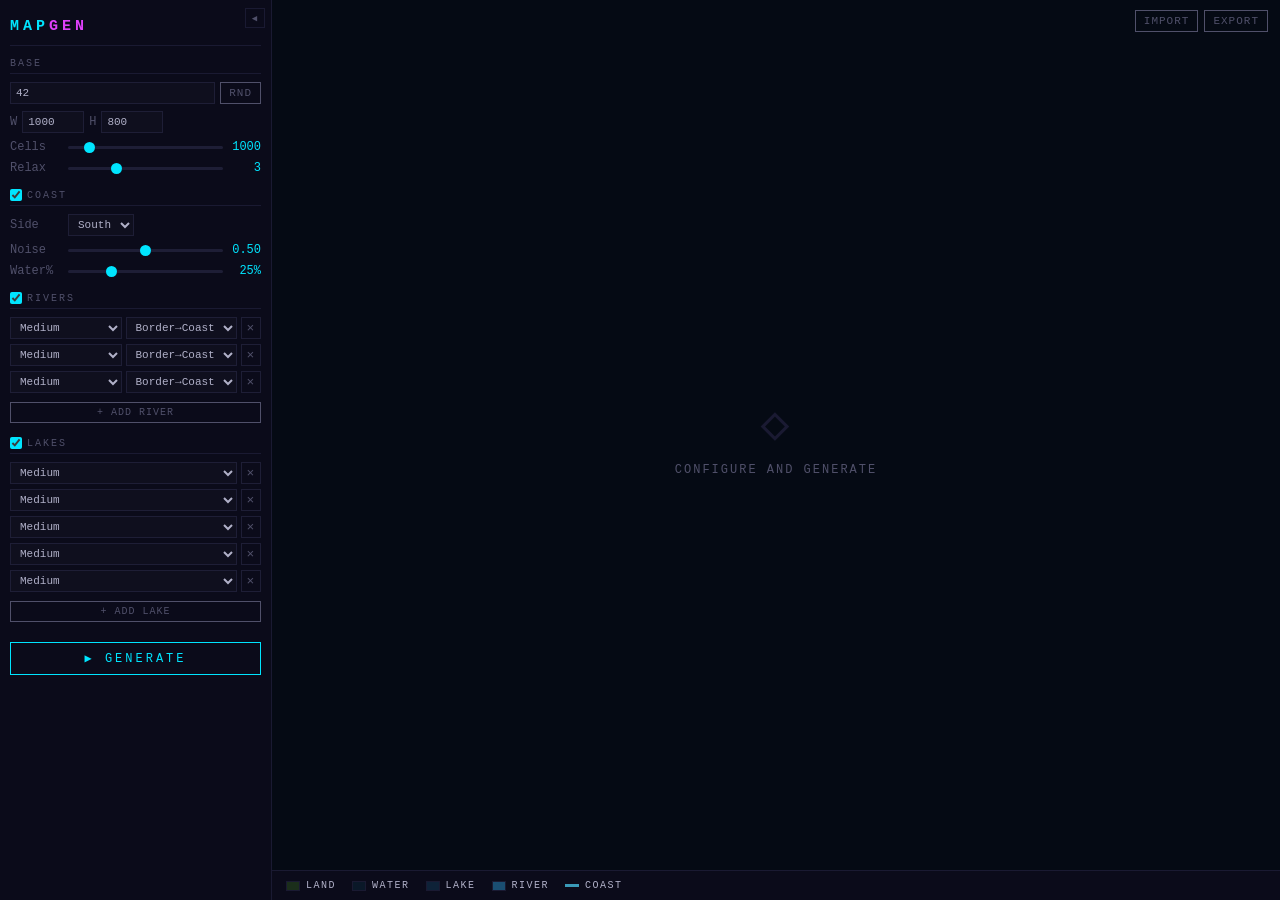
==== web/index.html @ 8156deb5 "feat: per-river/lake config, cells 500-5000, legend outside canvas Config API changed — rivers and l" ====
<!DOCTYPE html>
<html lang="en">
<head>
<meta charset="UTF-8">
<meta name="viewport" content="width=device-width, initial-scale=1.0">
<title>MAPGEN // CORPLLM</title>
<link rel="stylesheet" href="style.css">
</head>
<body>
<div id="app">

  <!-- Sidebar -->
  <aside id="sidebar">
    <button id="sidebar-toggle" title="Toggle sidebar">&#9664;</button>
    <div id="sidebar-content">
      <div class="sidebar-title">MAP<span>GEN</span></div>

      <!-- Base -->
      <div class="section">
        <div class="section-title">Base</div>
        <div class="seed-row">
          <input type="number" id="cfg-seed" value="42" placeholder="seed">
          <button id="btn-random" class="secondary">RND</button>
        </div>
        <div class="dim-row">
          <label>W</label>
          <input type="number" id="cfg-width" value="1000" min="100" max="10000">
          <label>H</label>
          <input type="number" id="cfg-height" value="800" min="100" max="10000">
        </div>
        <div class="field">
          <label>Cells</label>
          <input type="range" id="cfg-cells" min="500" max="5000" step="50" value="1000">
          <span class="range-val" id="cfg-cells-val">1000</span>
        </div>
        <div class="field">
          <label>Relax</label>
          <input type="range" id="cfg-relax" min="0" max="10" value="3">
          <span class="range-val" id="cfg-relax-val">3</span>
        </div>
      </div>

      <!-- Coast -->
      <div class="section">
        <div class="section-title">
          <label class="toggle-label">
            <input type="checkbox" id="cfg-coast-en" checked> Coast
          </label>
        </div>
        <div id="coast-opts">
          <div class="field">
            <label>Side</label>
            <select id="cfg-coast-side">
              <option value="north">North</option>
              <option value="south" selected>South</option>
              <option value="east">East</option>
              <option value="west">West</option>
            </select>
          </div>
          <div class="field">
            <label>Noise</label>
            <input type="range" id="cfg-coast-noise" min="0" max="100" value="50">
            <span class="range-val" id="cfg-coast-noise-val">0.50</span>
          </div>
          <div class="field">
            <label>Water%</label>
            <input type="range" id="cfg-water-ratio" min="5" max="80" value="25">
            <span class="range-val" id="cfg-water-ratio-val">25%</span>
          </div>
        </div>
      </div>

      <!-- Rivers -->
      <div class="section">
        <div class="section-title">
          <label class="toggle-label">
            <input type="checkbox" id="cfg-rivers-en" checked> Rivers
          </label>
        </div>
        <div id="rivers-opts">
          <div id="rivers-list"></div>
          <button id="btn-add-river" class="secondary add-btn">+ ADD RIVER</button>
        </div>
      </div>

      <!-- Lakes -->
      <div class="section">
        <div class="section-title">
          <label class="toggle-label">
            <input type="checkbox" id="cfg-lakes-en" checked> Lakes
          </label>
        </div>
        <div id="lakes-opts">
          <div id="lakes-list"></div>
          <button id="btn-add-lake" class="secondary add-btn">+ ADD LAKE</button>
        </div>
      </div>

      <button id="btn-generate">&#9654; GENERATE</button>
    </div>
  </aside>

  <!-- Main area -->
  <div id="main">
    <div id="canvas-wrap">
      <canvas id="map-canvas"></canvas>

      <div id="toolbar">
        <button id="btn-import" class="secondary">IMPORT</button>
        <button id="btn-export" class="secondary">EXPORT</button>
      </div>

      <div id="loading">
        <div class="spinner"></div>
      </div>

      <div id="empty-state">
        <div class="empty-icon">&#9671;</div>
        <div>CONFIGURE AND GENERATE</div>
      </div>
    </div>

    <div id="legend-bar">
      <div class="legend-item"><span class="swatch" style="background:#1b2e1b"></span>LAND</div>
      <div class="legend-item"><span class="swatch" style="background:#0a1828"></span>WATER</div>
      <div class="legend-item"><span class="swatch" style="background:#0e2238"></span>LAKE</div>
      <div class="legend-item"><span class="swatch" style="background:#1a4e72"></span>RIVER</div>
      <div class="legend-item"><span class="swatch line" style="background:#3a9ab8"></span>COAST</div>
      <div id="statusbar"></div>
    </div>
  </div>
</div>

<!-- Templates (not rendered) -->
<template id="river-row-template">
  <div class="dyn-row">
    <select class="river-width">
      <option value="narrow">Narrow</option>
      <option value="medium" selected>Medium</option>
      <option value="wide">Wide</option>
    </select>
    <select class="river-route">
      <option value="border-coast" selected>Border&rarr;Coast</option>
      <option value="inland-coast">Inland&rarr;Coast</option>
      <option value="border-inland">Border&rarr;Inland</option>
      <option value="inland-inland">Inland&rarr;Inland</option>
    </select>
    <button class="btn-remove" title="Remove">&times;</button>
  </div>
</template>

<template id="lake-row-template">
  <div class="dyn-row">
    <select class="lake-size">
      <option value="small">Small</option>
      <option value="medium" selected>Medium</option>
      <option value="large">Large</option>
    </select>
    <button class="btn-remove" title="Remove">&times;</button>
  </div>
</template>

<input type="file" id="file-input" accept=".json" style="display:none">
<script src="app.js"></script>
</body>
</html>
---- web/style.css ----
*, *::before, *::after { box-sizing: border-box; margin: 0; padding: 0; }

:root {
  --bg: #050a14;
  --panel: #0b0b1a;
  --border: #1a1a32;
  --accent: #00e5ff;
  --accent2: #e040fb;
  --text: #b0b0c8;
  --dim: #50506a;
  --input-bg: #0f0f1e;
  --input-border: #1e1e36;
}

html, body {
  height: 100%;
  background: var(--bg);
  color: var(--text);
  font-family: 'Courier New', Courier, monospace;
  font-size: 12px;
  overflow: hidden;
}

/* ── Layout ───────────────────────────────── */
#app {
  display: flex;
  height: 100vh;
  overflow: hidden;
}

/* ── Sidebar ──────────────────────────────── */
#sidebar {
  width: 272px;
  min-width: 272px;
  background: var(--panel);
  border-right: 1px solid var(--border);
  display: flex;
  flex-direction: column;
  transition: width 0.2s ease, min-width 0.2s ease;
  overflow: hidden;
  position: relative;
  z-index: 10;
}
#sidebar.collapsed {
  width: 32px;
  min-width: 32px;
}

#sidebar-toggle {
  position: absolute;
  top: 8px;
  right: 6px;
  width: 20px;
  height: 20px;
  background: transparent;
  border: 1px solid var(--border);
  color: var(--dim);
  cursor: pointer;
  font-size: 9px;
  display: flex;
  align-items: center;
  justify-content: center;
  padding: 0;
  transition: color 0.15s, border-color 0.15s;
  flex-shrink: 0;
  z-index: 1;
}
#sidebar-toggle:hover { color: var(--accent); border-color: var(--accent); }

#sidebar-content {
  flex: 1;
  overflow-y: auto;
  overflow-x: hidden;
  padding: 8px 10px 20px;
  opacity: 1;
  transition: opacity 0.12s;
  scrollbar-width: thin;
  scrollbar-color: var(--border) transparent;
}
#sidebar.collapsed #sidebar-content {
  opacity: 0;
  pointer-events: none;
}

/* ── Sidebar header ───────────────────────── */
.sidebar-title {
  font-size: 15px;
  font-weight: bold;
  color: var(--accent);
  letter-spacing: 4px;
  padding: 10px 0 10px;
  margin-bottom: 12px;
  border-bottom: 1px solid var(--border);
}
.sidebar-title span { color: var(--accent2); }

/* ── Sections ─────────────────────────────── */
.section { margin-bottom: 14px; }

.section-title {
  font-size: 10px;
  letter-spacing: 2px;
  color: var(--dim);
  text-transform: uppercase;
  margin-bottom: 8px;
  padding-bottom: 4px;
  border-bottom: 1px solid var(--border);
}

.toggle-label {
  display: flex;
  align-items: center;
  gap: 5px;
  cursor: pointer;
  color: var(--dim);
}

/* ── Form controls ────────────────────────── */
.field {
  display: flex;
  align-items: center;
  gap: 6px;
  margin-bottom: 7px;
}
.field label {
  width: 52px;
  min-width: 52px;
  color: var(--dim);
}

.seed-row {
  display: flex;
  gap: 5px;
  margin-bottom: 7px;
}
.seed-row input { flex: 1; }

.dim-row {
  display: flex;
  align-items: center;
  gap: 5px;
  margin-bottom: 7px;
}
.dim-row label { color: var(--dim); }
.dim-row input { width: 62px; }

input[type="number"], select {
  background: var(--input-bg);
  border: 1px solid var(--input-border);
  color: var(--text);
  font-family: inherit;
  font-size: 11px;
  height: 22px;
  padding: 2px 5px;
  outline: none;
  transition: border-color 0.15s;
}
input[type="number"]:focus, select:focus { border-color: var(--accent); }

select { cursor: pointer; }
select option { background: var(--panel); }

input[type="range"] {
  flex: 1;
  height: 3px;
  -webkit-appearance: none;
  appearance: none;
  background: var(--input-border);
  border: none;
  border-radius: 2px;
  cursor: pointer;
  outline: none;
}
input[type="range"]::-webkit-slider-thumb {
  -webkit-appearance: none;
  width: 11px;
  height: 11px;
  background: var(--accent);
  border-radius: 50%;
  cursor: pointer;
}
input[type="range"]::-moz-range-thumb {
  width: 11px;
  height: 11px;
  background: var(--accent);
  border-radius: 50%;
  border: none;
  cursor: pointer;
}

input[type="checkbox"] {
  accent-color: var(--accent);
  cursor: pointer;
  width: 12px;
  height: 12px;
}

.range-val {
  width: 32px;
  text-align: right;
  color: var(--accent);
  flex-shrink: 0;
}

/* ── Buttons ──────────────────────────────── */
button {
  background: transparent;
  border: 1px solid var(--accent);
  color: var(--accent);
  font-family: inherit;
  font-size: 11px;
  letter-spacing: 1px;
  padding: 4px 8px;
  cursor: pointer;
  transition: background 0.12s, color 0.12s;
}
button:hover { background: var(--accent); color: var(--bg); }
button:active { opacity: 0.8; }

button.secondary {
  border-color: var(--dim);
  color: var(--dim);
}
button.secondary:hover { background: var(--dim); color: var(--bg); }

#btn-generate {
  width: 100%;
  padding: 8px;
  font-size: 12px;
  letter-spacing: 3px;
  margin-top: 6px;
}

/* ── Dynamic rows (rivers / lakes) ────────── */
.dyn-row {
  display: flex;
  gap: 4px;
  align-items: center;
  margin-bottom: 5px;
}
.dyn-row select {
  flex: 1;
  min-width: 0;
}
.btn-remove {
  width: 20px;
  height: 22px;
  padding: 0;
  border: 1px solid var(--input-border);
  color: var(--dim);
  background: transparent;
  font-size: 13px;
  line-height: 1;
}
.btn-remove:hover {
  color: #ff5577;
  border-color: #ff5577;
  background: transparent;
}
.add-btn {
  width: 100%;
  padding: 4px;
  margin-top: 4px;
  font-size: 10px;
}

/* ── Main (canvas + legend) ───────────────── */
#main {
  flex: 1;
  display: flex;
  flex-direction: column;
  overflow: hidden;
}

/* ── Canvas area ──────────────────────────── */
#canvas-wrap {
  flex: 1;
  position: relative;
  overflow: hidden;
  background: #050a14;
}

#map-canvas {
  display: block;
  width: 100%;
  height: 100%;
  cursor: grab;
}
#map-canvas.dragging { cursor: grabbing; }

/* ── Toolbar ──────────────────────────────── */
#toolbar {
  position: absolute;
  top: 10px;
  right: 12px;
  display: flex;
  gap: 6px;
  z-index: 5;
}

/* ── Loading ──────────────────────────────── */
#loading {
  position: absolute;
  inset: 0;
  background: rgba(5, 10, 20, 0.75);
  display: none;
  align-items: center;
  justify-content: center;
  z-index: 20;
}
#loading.visible { display: flex; }

.spinner {
  width: 30px;
  height: 30px;
  border: 2px solid var(--border);
  border-top-color: var(--accent);
  border-radius: 50%;
  animation: spin 0.65s linear infinite;
}
@keyframes spin { to { transform: rotate(360deg); } }

/* ── Empty state ──────────────────────────── */
#empty-state {
  position: absolute;
  inset: 0;
  display: flex;
  flex-direction: column;
  align-items: center;
  justify-content: center;
  pointer-events: none;
  color: var(--dim);
  letter-spacing: 2px;
  gap: 10px;
}
#empty-state .empty-icon {
  font-size: 48px;
  color: var(--border);
}

/* ── Legend bar (below canvas) ────────────── */
#legend-bar {
  height: 30px;
  background: var(--panel);
  border-top: 1px solid var(--border);
  display: flex;
  align-items: center;
  gap: 16px;
  padding: 0 14px;
  font-size: 10px;
  letter-spacing: 1.5px;
  color: var(--text);
  flex-shrink: 0;
}
.legend-item {
  display: flex;
  align-items: center;
  gap: 6px;
  color: var(--text);
}
.swatch {
  width: 14px;
  height: 10px;
  border: 1px solid var(--border);
  display: inline-block;
}
.swatch.line {
  height: 3px;
  border: none;
}
#statusbar {
  margin-left: auto;
  color: var(--dim);
  font-size: 10px;
  letter-spacing: 1px;
}
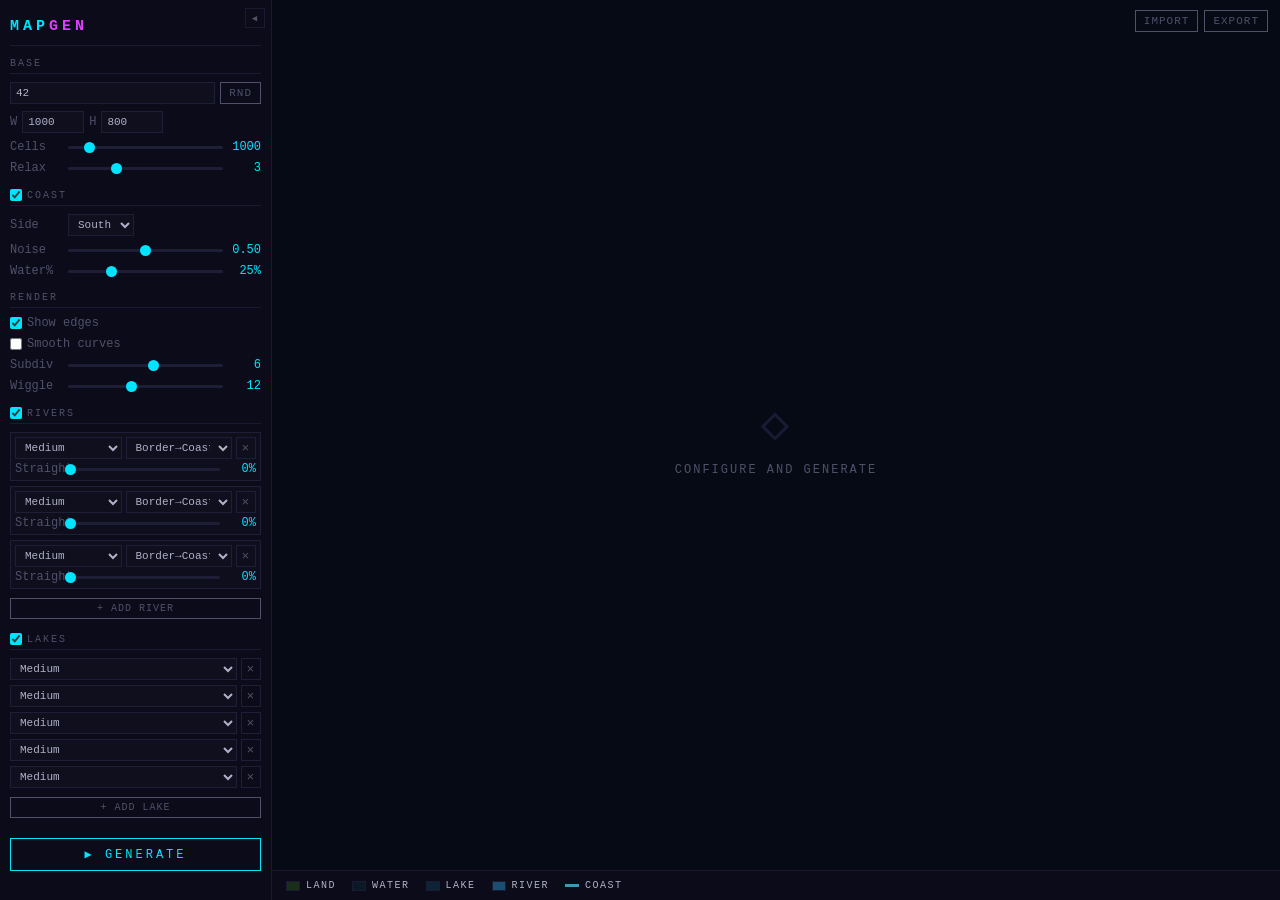
==== commit f2308c9e: "feat: render options panel, river straightness, tooltips Render section (sidebar) — live-update with" ====
--- a/web/index.html
+++ b/web/index.html
@@ -19,21 +19,21 @@
       <div class="section">
         <div class="section-title">Base</div>
         <div class="seed-row">
-          <input type="number" id="cfg-seed" value="42" placeholder="seed">
-          <button id="btn-random" class="secondary">RND</button>
+          <input type="number" id="cfg-seed" value="42" placeholder="seed" title="Random seed — same seed + same config produces the same map">
+          <button id="btn-random" class="secondary" title="Pick a random seed">RND</button>
         </div>
         <div class="dim-row">
-          <label>W</label>
-          <input type="number" id="cfg-width" value="1000" min="100" max="10000">
-          <label>H</label>
-          <input type="number" id="cfg-height" value="800" min="100" max="10000">
+          <label title="Map width in world units">W</label>
+          <input type="number" id="cfg-width" value="1000" min="100" max="10000" title="Map width (100–10000)">
+          <label title="Map height in world units">H</label>
+          <input type="number" id="cfg-height" value="800" min="100" max="10000" title="Map height (100–10000)">
         </div>
-        <div class="field">
+        <div class="field" title="Number of Voronoi cells — higher = finer terrain detail, slower generation">
           <label>Cells</label>
           <input type="range" id="cfg-cells" min="500" max="5000" step="50" value="1000">
           <span class="range-val" id="cfg-cells-val">1000</span>
         </div>
-        <div class="field">
+        <div class="field" title="Lloyd relaxation iterations — higher = more uniform cell sizes (less clustering)">
           <label>Relax</label>
           <input type="range" id="cfg-relax" min="0" max="10" value="3">
           <span class="range-val" id="cfg-relax-val">3</span>
@@ -43,12 +43,12 @@
       <!-- Coast -->
       <div class="section">
         <div class="section-title">
-          <label class="toggle-label">
+          <label class="toggle-label" title="Enable coast/ocean generation">
             <input type="checkbox" id="cfg-coast-en" checked> Coast
           </label>
         </div>
         <div id="coast-opts">
-          <div class="field">
+          <div class="field" title="Which map edge has the ocean">
             <label>Side</label>
             <select id="cfg-coast-side">
               <option value="north">North</option>
@@ -57,12 +57,12 @@
               <option value="west">West</option>
             </select>
           </div>
-          <div class="field">
+          <div class="field" title="Coastline irregularity — 0 = straight line, 1 = maximally chaotic">
             <label>Noise</label>
             <input type="range" id="cfg-coast-noise" min="0" max="100" value="50">
             <span class="range-val" id="cfg-coast-noise-val">0.50</span>
           </div>
-          <div class="field">
+          <div class="field" title="Target fraction of cells that become coast water">
             <label>Water%</label>
             <input type="range" id="cfg-water-ratio" min="5" max="80" value="25">
             <span class="range-val" id="cfg-water-ratio-val">25%</span>
@@ -70,29 +70,54 @@
         </div>
       </div>
 
+      <!-- Render options -->
+      <div class="section">
+        <div class="section-title">Render</div>
+        <div class="field" title="Draw thin outlines between cells (land/water/river borders)">
+          <label class="toggle-label" style="width:auto;flex:1">
+            <input type="checkbox" id="cfg-show-edges" checked> Show edges
+          </label>
+        </div>
+        <div class="field" title="Use bezier curves through midpoints for cell fills (smoother but may show small gaps at Voronoi vertices)">
+          <label class="toggle-label" style="width:auto;flex:1">
+            <input type="checkbox" id="cfg-smooth-curves"> Smooth curves
+          </label>
+        </div>
+        <div class="field" title="Subdivisions per edge — higher = smoother organic look (recompute on change)">
+          <label>Subdiv</label>
+          <input type="range" id="cfg-subdiv" min="1" max="10" value="6">
+          <span class="range-val" id="cfg-subdiv-val">6</span>
+        </div>
+        <div class="field" title="Edge noise amplitude as % of edge length — 0 = perfectly straight Voronoi">
+          <label>Wiggle</label>
+          <input type="range" id="cfg-wiggle" min="0" max="30" value="12">
+          <span class="range-val" id="cfg-wiggle-val">12</span>
+        </div>
+      </div>
+
       <!-- Rivers -->
       <div class="section">
         <div class="section-title">
-          <label class="toggle-label">
+          <label class="toggle-label" title="Enable river generation">
             <input type="checkbox" id="cfg-rivers-en" checked> Rivers
           </label>
         </div>
         <div id="rivers-opts">
           <div id="rivers-list"></div>
-          <button id="btn-add-river" class="secondary add-btn">+ ADD RIVER</button>
+          <button id="btn-add-river" class="secondary add-btn" title="Add another river to the list">+ ADD RIVER</button>
         </div>
       </div>
 
       <!-- Lakes -->
       <div class="section">
         <div class="section-title">
-          <label class="toggle-label">
+          <label class="toggle-label" title="Enable lake generation (isolated water clusters inland)">
             <input type="checkbox" id="cfg-lakes-en" checked> Lakes
           </label>
         </div>
         <div id="lakes-opts">
           <div id="lakes-list"></div>
-          <button id="btn-add-lake" class="secondary add-btn">+ ADD LAKE</button>
+          <button id="btn-add-lake" class="secondary add-btn" title="Add another lake to the list">+ ADD LAKE</button>
         </div>
       </div>
 
@@ -133,30 +158,37 @@
 
 <!-- Templates (not rendered) -->
 <template id="river-row-template">
-  <div class="dyn-row">
-    <select class="river-width">
-      <option value="narrow">Narrow</option>
-      <option value="medium" selected>Medium</option>
-      <option value="wide">Wide</option>
-    </select>
-    <select class="river-route">
-      <option value="border-coast" selected>Border&rarr;Coast</option>
-      <option value="inland-coast">Inland&rarr;Coast</option>
-      <option value="border-inland">Border&rarr;Inland</option>
-      <option value="inland-inland">Inland&rarr;Inland</option>
-    </select>
-    <button class="btn-remove" title="Remove">&times;</button>
+  <div class="dyn-row river-row">
+    <div class="river-row-top">
+      <select class="river-width" title="River width: narrow (1-cell) / medium / wide">
+        <option value="narrow">Narrow</option>
+        <option value="medium" selected>Medium</option>
+        <option value="wide">Wide</option>
+      </select>
+      <select class="river-route" title="Where the river starts and ends: Border = map edge, Inland = interior, Coast = coast water">
+        <option value="border-coast" selected>Border&rarr;Coast</option>
+        <option value="inland-coast">Inland&rarr;Coast</option>
+        <option value="border-inland">Border&rarr;Inland</option>
+        <option value="inland-inland">Inland&rarr;Inland</option>
+      </select>
+      <button class="btn-remove" title="Remove this river">&times;</button>
+    </div>
+    <div class="river-row-bottom" title="Straightness: 0 = natural winding river, 100 = cyberpunk canal (nearly straight)">
+      <label>Straight</label>
+      <input type="range" class="river-straight" min="0" max="100" value="0">
+      <span class="range-val river-straight-val">0%</span>
+    </div>
   </div>
 </template>
 
 <template id="lake-row-template">
   <div class="dyn-row">
-    <select class="lake-size">
+    <select class="lake-size" title="Lake size: small (~3 cells) / medium (~7) / large (~15)">
       <option value="small">Small</option>
       <option value="medium" selected>Medium</option>
       <option value="large">Large</option>
     </select>
-    <button class="btn-remove" title="Remove">&times;</button>
+    <button class="btn-remove" title="Remove this lake">&times;</button>
   </div>
 </template>
 
--- a/web/style.css
+++ b/web/style.css
@@ -242,6 +242,32 @@
   flex: 1;
   min-width: 0;
 }
+.river-row {
+  flex-direction: column;
+  align-items: stretch;
+  gap: 3px;
+  padding: 4px 4px;
+  border: 1px solid var(--input-border);
+  background: rgba(255,255,255,0.01);
+}
+.river-row-top {
+  display: flex;
+  gap: 4px;
+  align-items: center;
+}
+.river-row-bottom {
+  display: flex;
+  gap: 4px;
+  align-items: center;
+}
+.river-row-bottom label {
+  color: var(--dim);
+  width: 46px;
+  min-width: 46px;
+}
+.river-row-bottom input[type="range"] {
+  flex: 1;
+}
 .btn-remove {
   width: 20px;
   height: 22px;
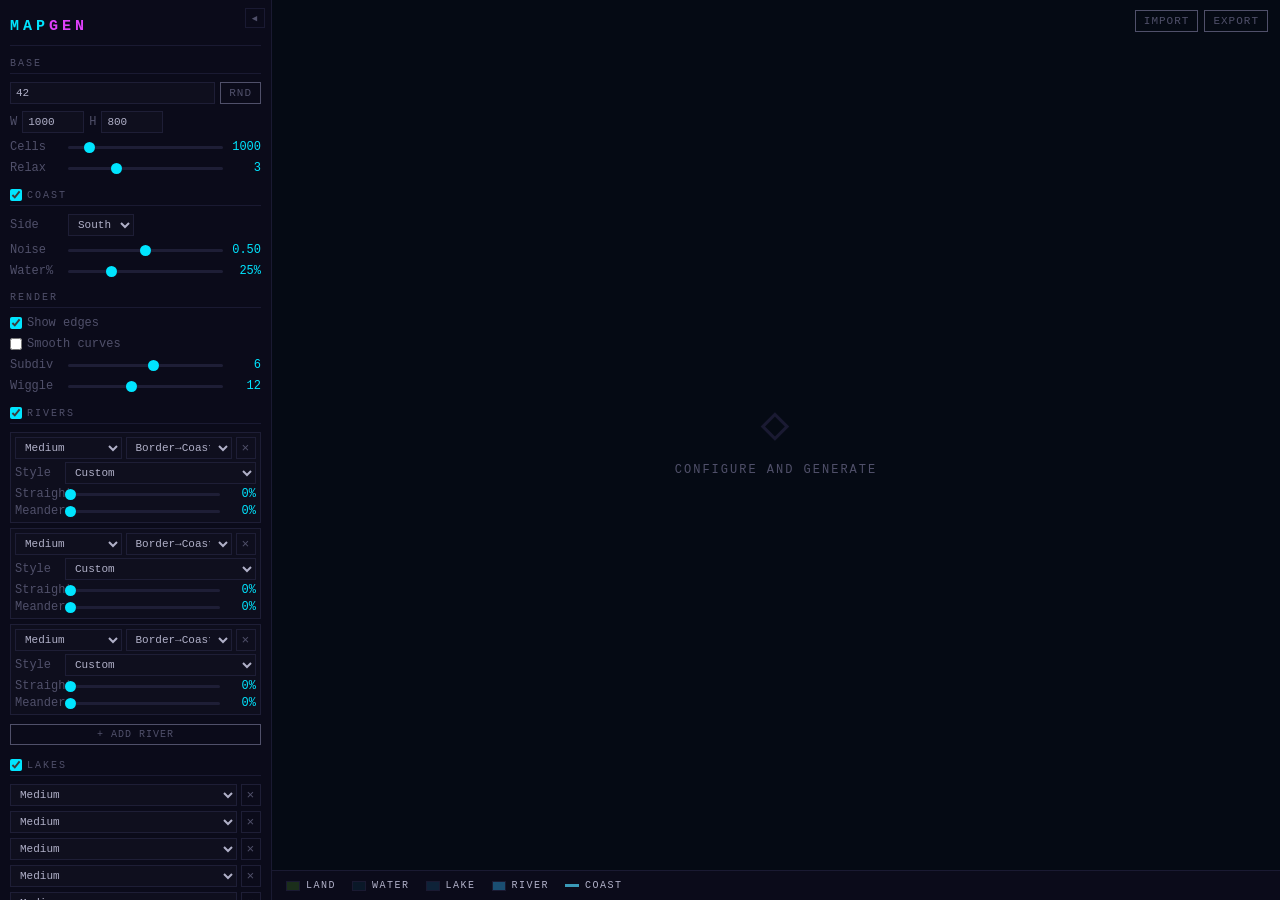
==== commit bb54e0ae: "feat: hydrological river rules + meander + style presets Rivers must now terminate hydrologically — " ====
--- a/web/index.html
+++ b/web/index.html
@@ -160,23 +160,40 @@
 <template id="river-row-template">
   <div class="dyn-row river-row">
     <div class="river-row-top">
-      <select class="river-width" title="River width: narrow (1-cell) / medium / wide">
+      <select class="river-width" title="River width: narrow / medium / wide">
         <option value="narrow">Narrow</option>
         <option value="medium" selected>Medium</option>
         <option value="wide">Wide</option>
       </select>
-      <select class="river-route" title="Where the river starts and ends: Border = map edge, Inland = interior, Coast = coast water">
+      <select class="river-route" title="Start &rarr; End. A river must end in the sea, a lake, or off the map — never dry land.">
         <option value="border-coast" selected>Border&rarr;Coast</option>
         <option value="inland-coast">Inland&rarr;Coast</option>
-        <option value="border-inland">Border&rarr;Inland</option>
-        <option value="inland-inland">Inland&rarr;Inland</option>
+        <option value="border-lake">Border&rarr;Lake</option>
+        <option value="inland-lake">Inland&rarr;Lake</option>
+        <option value="border-offmap">Border&rarr;Offmap</option>
+        <option value="inland-offmap">Inland&rarr;Offmap</option>
       </select>
       <button class="btn-remove" title="Remove this river">&times;</button>
     </div>
-    <div class="river-row-bottom" title="Straightness: 0 = natural winding river, 100 = cyberpunk canal (nearly straight)">
+    <div class="river-row-preset" title="Quick preset — sets straightness and meander for common river styles">
+      <label>Style</label>
+      <select class="river-preset">
+        <option value="custom">Custom</option>
+        <option value="natural" selected>Natural</option>
+        <option value="channelized">Channelized</option>
+        <option value="concrete">Concrete Canal</option>
+        <option value="ravine">Wild Ravine</option>
+      </select>
+    </div>
+    <div class="river-row-bottom" title="Straightness: 0 = natural, 100 = cyberpunk canal (nearly straight)">
       <label>Straight</label>
       <input type="range" class="river-straight" min="0" max="100" value="0">
       <span class="range-val river-straight-val">0%</span>
+    </div>
+    <div class="river-row-bottom" title="Meander: 0 = deterministic path, 100 = heavy random wandering">
+      <label>Meander</label>
+      <input type="range" class="river-meander" min="0" max="100" value="0">
+      <span class="range-val river-meander-val">0%</span>
     </div>
   </div>
 </template>
--- a/web/style.css
+++ b/web/style.css
@@ -260,12 +260,21 @@
   gap: 4px;
   align-items: center;
 }
-.river-row-bottom label {
+.river-row-bottom label,
+.river-row-preset label {
   color: var(--dim);
   width: 46px;
   min-width: 46px;
 }
 .river-row-bottom input[type="range"] {
+  flex: 1;
+}
+.river-row-preset {
+  display: flex;
+  gap: 4px;
+  align-items: center;
+}
+.river-row-preset select {
   flex: 1;
 }
 .btn-remove {
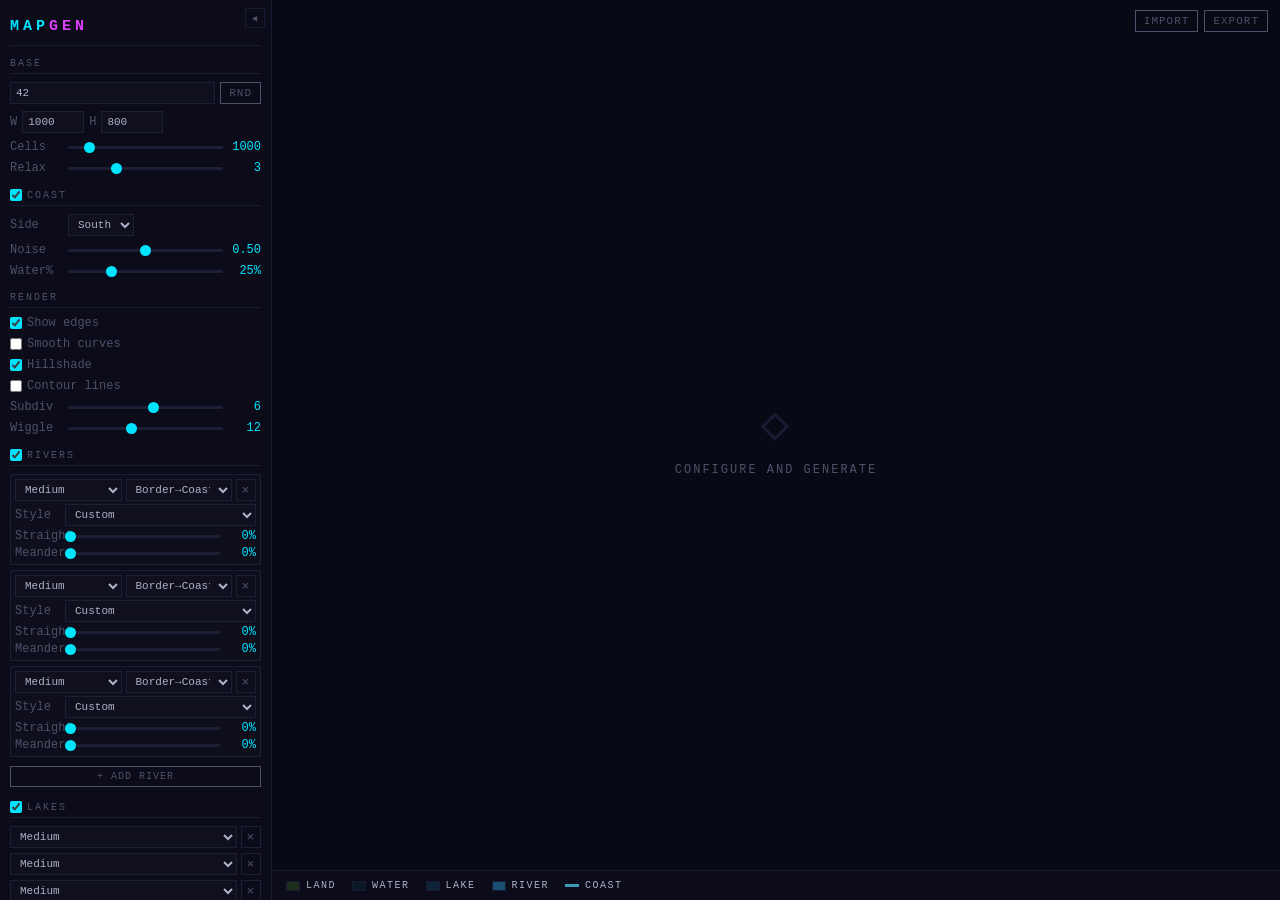
==== commit 290b809c: "feat: hillshade + contour lines + render toggles Hillshade: - Per-land-cell slope vector from elevat" ====
--- a/web/index.html
+++ b/web/index.html
@@ -83,6 +83,16 @@
             <input type="checkbox" id="cfg-smooth-curves"> Smooth curves
           </label>
         </div>
+        <div class="field" title="Simulated NW sunlight on land cells — makes elevation visibly plastic, like a relief map">
+          <label class="toggle-label" style="width:auto;flex:1">
+            <input type="checkbox" id="cfg-hillshade" checked> Hillshade
+          </label>
+        </div>
+        <div class="field" title="Draw a contour line wherever the elevation crosses a 0.1 step — classic topographic map look">
+          <label class="toggle-label" style="width:auto;flex:1">
+            <input type="checkbox" id="cfg-contours"> Contour lines
+          </label>
+        </div>
         <div class="field" title="Subdivisions per edge — higher = smoother organic look (recompute on change)">
           <label>Subdiv</label>
           <input type="range" id="cfg-subdiv" min="1" max="10" value="6">
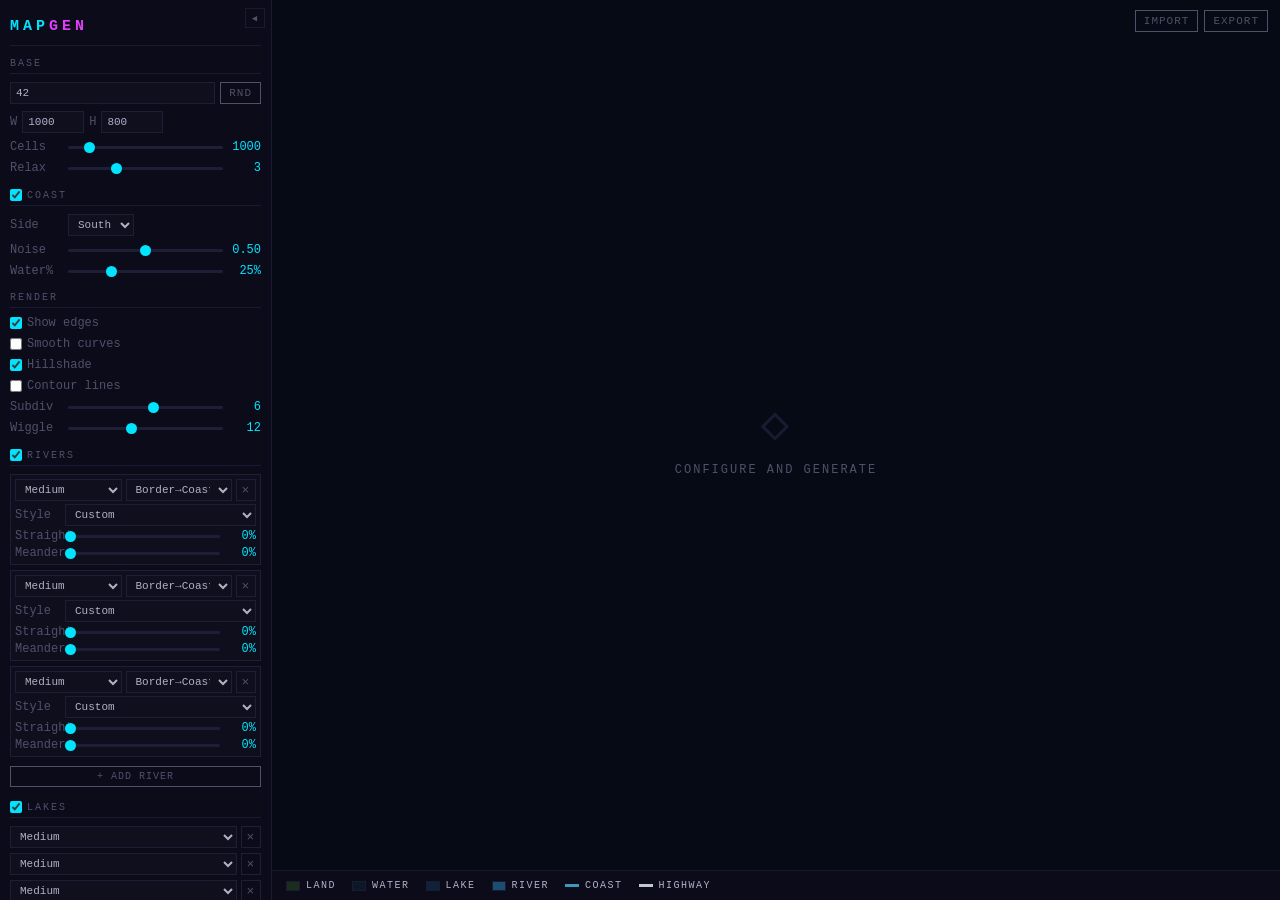
==== commit 6d7d0b69: "feat: highways — A*-routed border-to-border transit corridors Backend: - New Highway type + HighwayS" ====
--- a/web/index.html
+++ b/web/index.html
@@ -131,6 +131,19 @@
         </div>
       </div>
 
+      <!-- Highways -->
+      <div class="section">
+        <div class="section-title">
+          <label class="toggle-label" title="Transit corridors routed A* between two borders. Follow valleys, bridge water, share interchanges.">
+            <input type="checkbox" id="cfg-highways-en"> Highways
+          </label>
+        </div>
+        <div id="highways-opts">
+          <div id="highways-list"></div>
+          <button id="btn-add-highway" class="secondary add-btn" title="Add another highway">+ ADD HIGHWAY</button>
+        </div>
+      </div>
+
       <button id="btn-generate">&#9654; GENERATE</button>
     </div>
   </aside>
@@ -161,6 +174,7 @@
       <div class="legend-item"><span class="swatch" style="background:#0e2238"></span>LAKE</div>
       <div class="legend-item"><span class="swatch" style="background:#1a4e72"></span>RIVER</div>
       <div class="legend-item"><span class="swatch line" style="background:#3a9ab8"></span>COAST</div>
+      <div class="legend-item"><span class="swatch line" style="background:#c0c8d4"></span>HIGHWAY</div>
       <div id="statusbar"></div>
     </div>
   </div>
@@ -219,6 +233,29 @@
   </div>
 </template>
 
+<template id="highway-row-template">
+  <div class="dyn-row">
+    <select class="highway-width" title="Stroke width — purely cosmetic, routing ignores it">
+      <option value="narrow">Narrow</option>
+      <option value="medium" selected>Medium</option>
+      <option value="wide">Wide</option>
+    </select>
+    <select class="highway-from" title="Enter border">
+      <option value="north" selected>N</option>
+      <option value="south">S</option>
+      <option value="east">E</option>
+      <option value="west">W</option>
+    </select>
+    <select class="highway-to" title="Exit border">
+      <option value="north">N</option>
+      <option value="south" selected>S</option>
+      <option value="east">E</option>
+      <option value="west">W</option>
+    </select>
+    <button class="btn-remove" title="Remove this highway">&times;</button>
+  </div>
+</template>
+
 <input type="file" id="file-input" accept=".json" style="display:none">
 <script src="app.js"></script>
 </body>
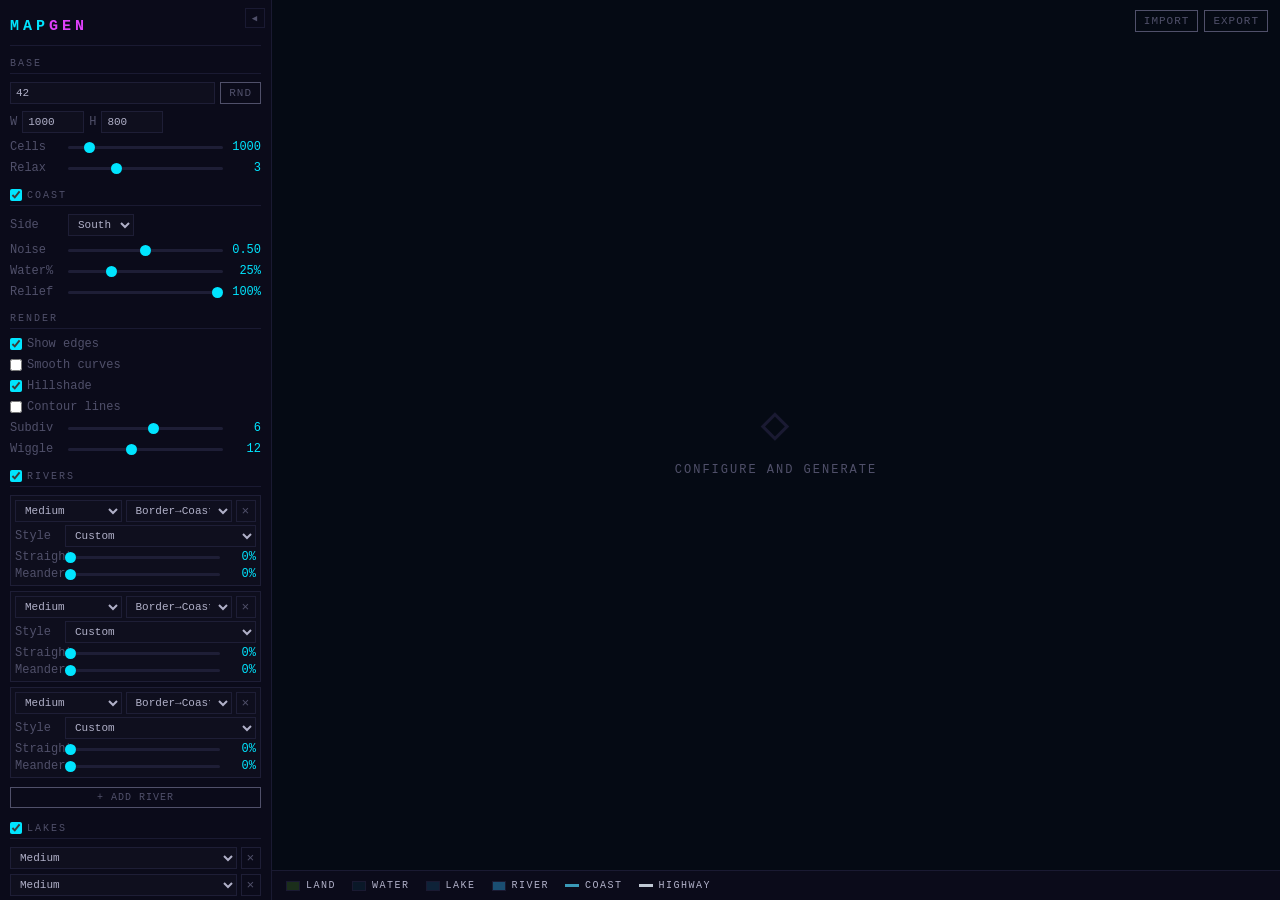
==== commit 0c59c702: "feat: relief slider, concrete canals really straight, border river extension Three fixes triggered b" ====
--- a/web/index.html
+++ b/web/index.html
@@ -66,6 +66,11 @@
             <label>Water%</label>
             <input type="range" id="cfg-water-ratio" min="5" max="80" value="25">
             <span class="range-val" id="cfg-water-ratio-val">25%</span>
+          </div>
+          <div class="field" title="Terrain roughness — 0%%=smooth coast ramp (totally flat), 100%%=full Perlin mountains. Below ~20%% is nearly flat.">
+            <label>Relief</label>
+            <input type="range" id="cfg-roughness" min="1" max="100" value="100">
+            <span class="range-val" id="cfg-roughness-val">100%</span>
           </div>
         </div>
       </div>
@@ -235,22 +240,17 @@
 
 <template id="highway-row-template">
   <div class="dyn-row">
-    <select class="highway-width" title="Stroke width — purely cosmetic, routing ignores it">
-      <option value="narrow">Narrow</option>
-      <option value="medium" selected>Medium</option>
-      <option value="wide">Wide</option>
-    </select>
     <select class="highway-from" title="Enter border">
-      <option value="north" selected>N</option>
-      <option value="south">S</option>
-      <option value="east">E</option>
-      <option value="west">W</option>
+      <option value="north" selected>From N</option>
+      <option value="south">From S</option>
+      <option value="east">From E</option>
+      <option value="west">From W</option>
     </select>
     <select class="highway-to" title="Exit border">
-      <option value="north">N</option>
-      <option value="south" selected>S</option>
-      <option value="east">E</option>
-      <option value="west">W</option>
+      <option value="north">To N</option>
+      <option value="south" selected>To S</option>
+      <option value="east">To E</option>
+      <option value="west">To W</option>
     </select>
     <button class="btn-remove" title="Remove this highway">&times;</button>
   </div>
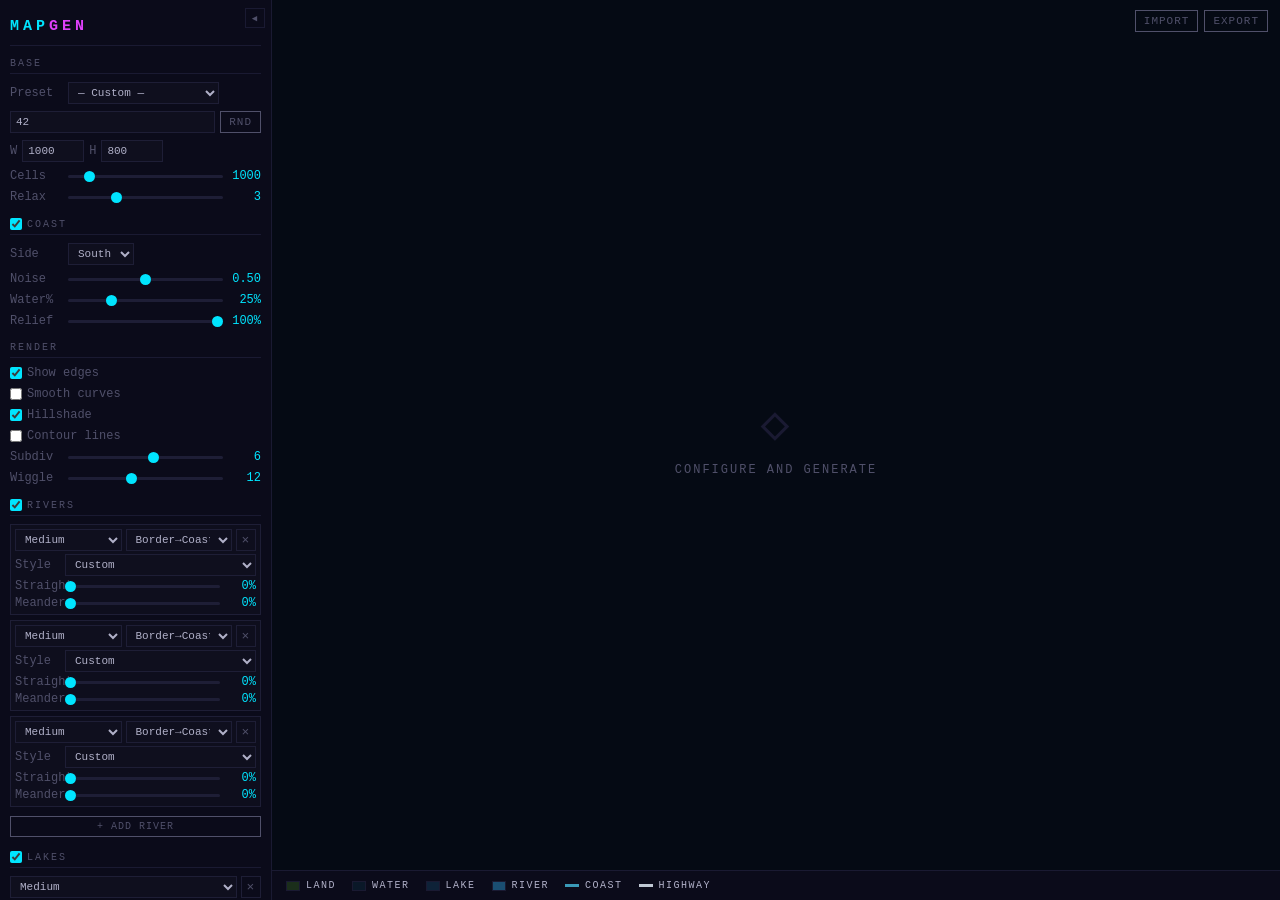
==== commit 351d1881: "feat: one-click map presets — 5 named starter configs Preset dropdown in the Base section. Selecting" ====
--- a/web/index.html
+++ b/web/index.html
@@ -18,6 +18,17 @@
       <!-- Base -->
       <div class="section">
         <div class="section-title">Base</div>
+        <div class="field" title="Load a named preset (fills every section below with sensible values). You can still edit after loading.">
+          <label>Preset</label>
+          <select id="cfg-preset">
+            <option value="">— Custom —</option>
+            <option value="coastal-city">Coastal City</option>
+            <option value="mountain-valley">Mountain Valley</option>
+            <option value="archipelago">Archipelago</option>
+            <option value="wilderness">Wilderness Plateau</option>
+            <option value="cyber-canal">Cyber Canal City</option>
+          </select>
+        </div>
         <div class="seed-row">
           <input type="number" id="cfg-seed" value="42" placeholder="seed" title="Random seed — same seed + same config produces the same map">
           <button id="btn-random" class="secondary" title="Pick a random seed">RND</button>
